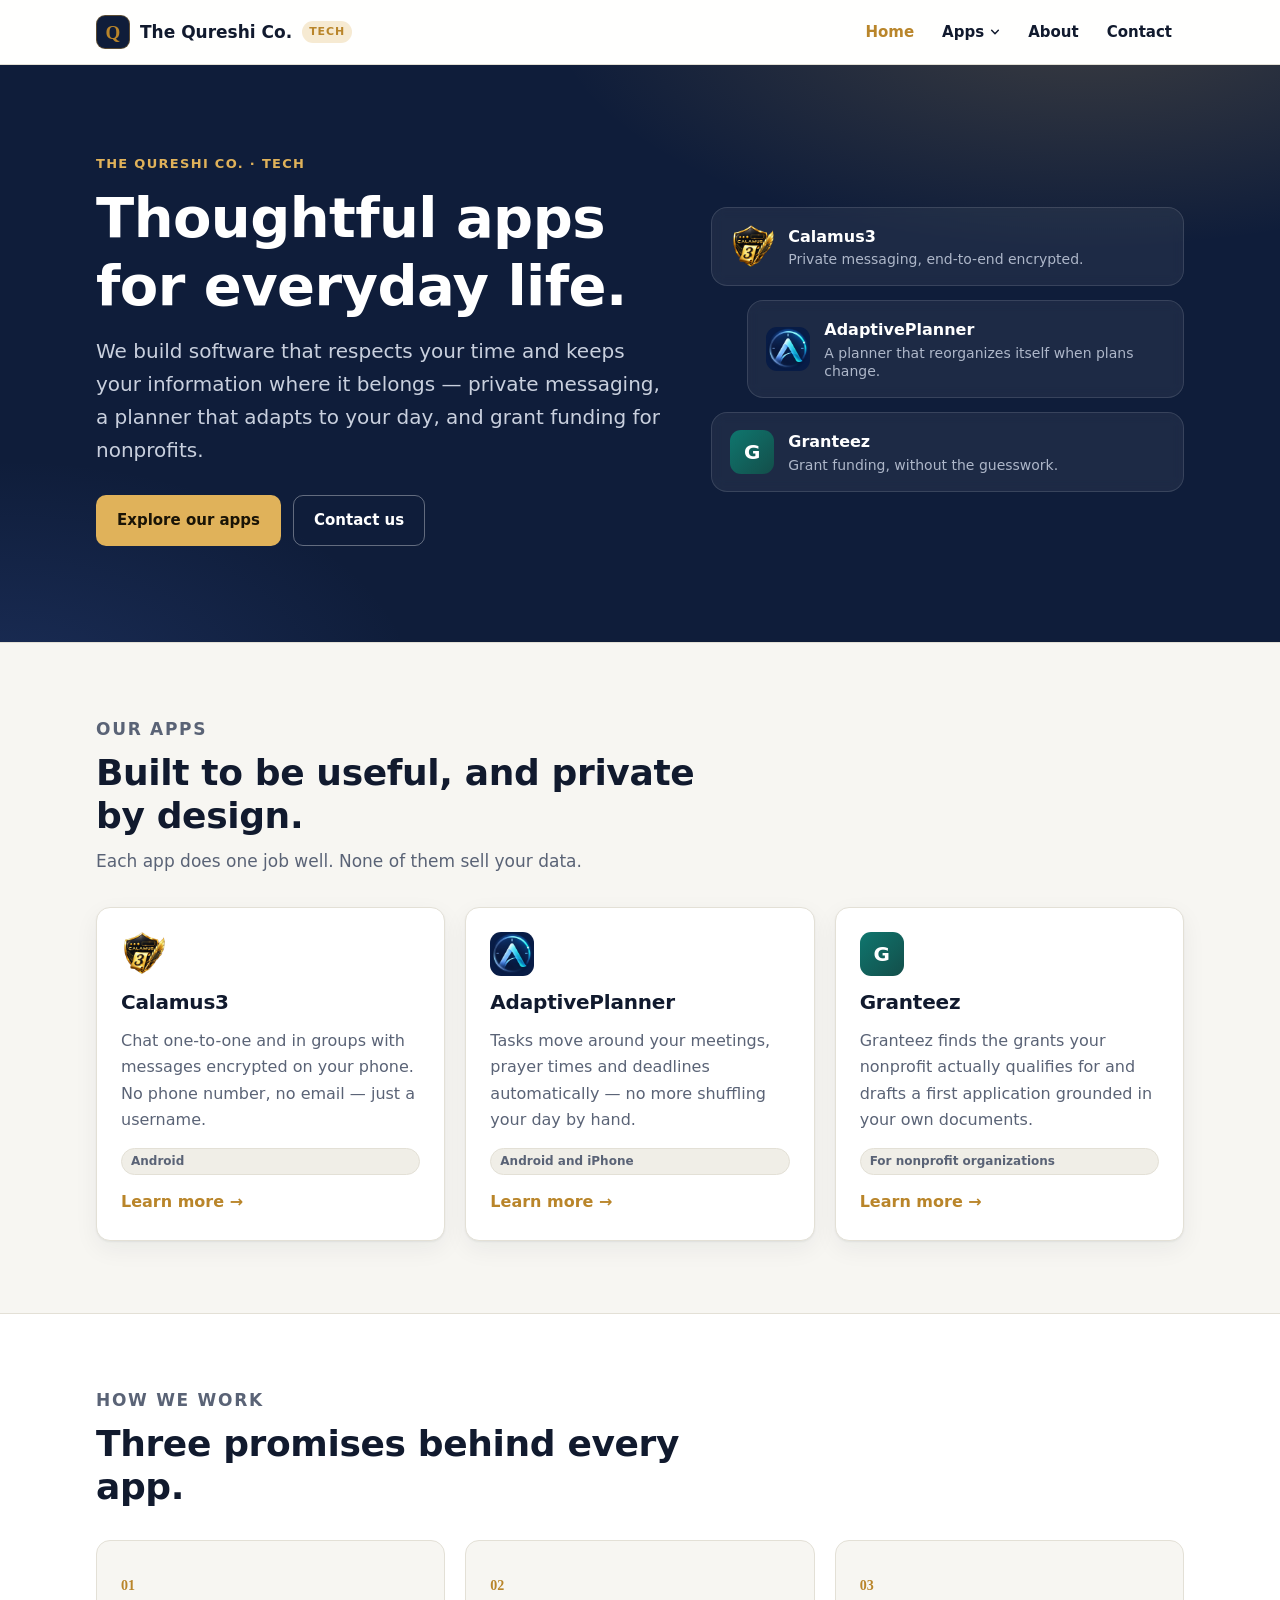
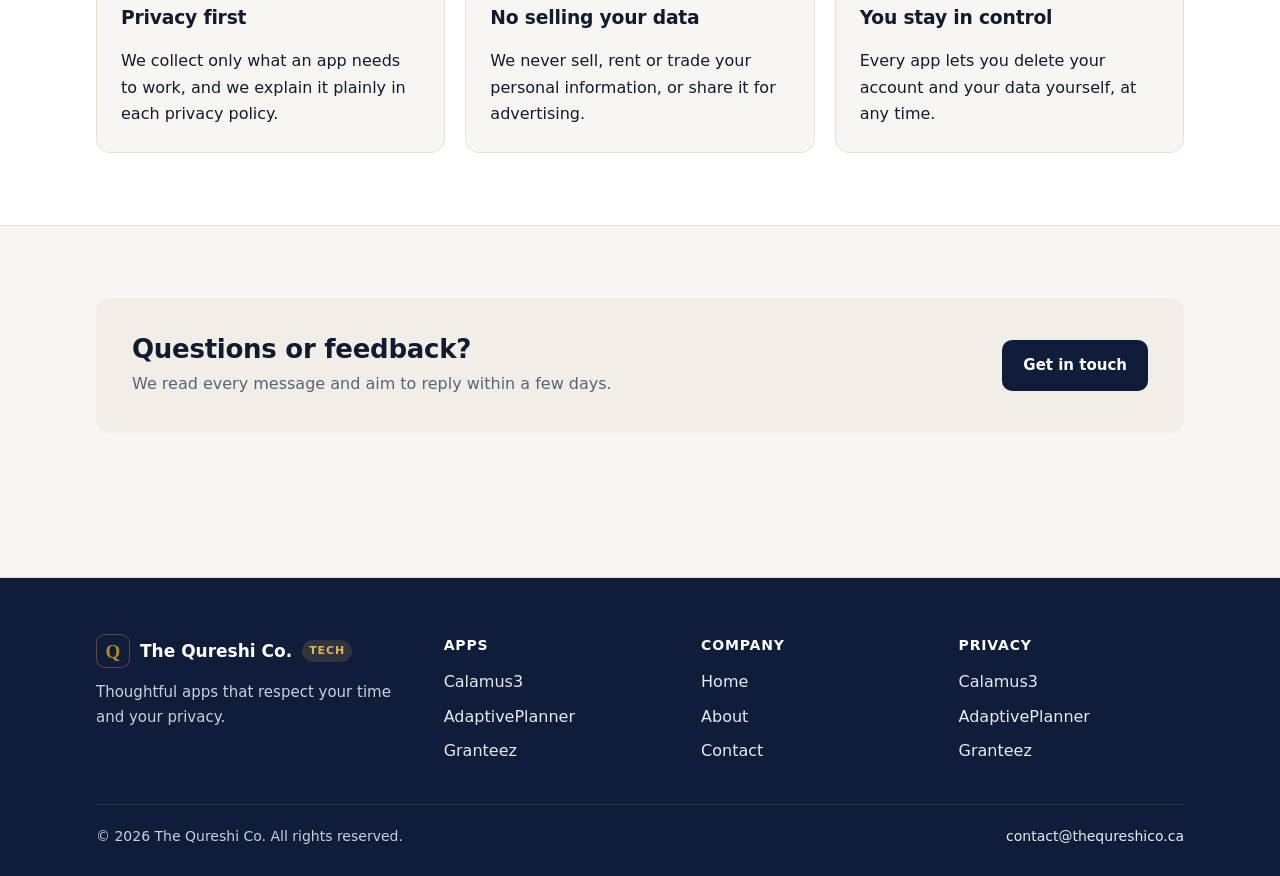
==== index.html @ 2b0ecf81 "tech.thequreshico.ca: home, about, contact and app pages Co-Authored-By: Claude Opus 5.5 <noreply@an" ====
<!doctype html>
<html lang="en">
<head>
<meta charset="utf-8">
<meta name="viewport" content="width=device-width, initial-scale=1">
<title>The Qureshi Co. Tech</title>
<meta name="description" content="The Qureshi Co. builds thoughtful apps — Calamus3, AdaptivePlanner and Granteez — that respect your time and your privacy.">
<link rel="canonical" href="https://tech.thequreshico.ca/">
<meta property="og:title" content="The Qureshi Co. Tech">
<meta property="og:description" content="The Qureshi Co. builds thoughtful apps — Calamus3, AdaptivePlanner and Granteez — that respect your time and your privacy.">
<meta property="og:url" content="https://tech.thequreshico.ca/">
<meta name="theme-color" content="#0f1d3a">
<link rel="icon" href="/assets/img/favicon.svg" type="image/svg+xml">
<link rel="stylesheet" href="/assets/site.css">
</head>
<body>
<a class="skip" href="#main">Skip to content</a>
<header class="site-header">
  <div class="wrap header-row">
    <a class="brand" href="/" aria-label="The Qureshi Co. Tech — home">
      <span class="brand-mark" aria-hidden="true">Q</span>
      <span class="brand-name">The Qureshi Co.</span><span class="brand-tag">Tech</span>
    </a>
    <button class="menu-toggle" aria-expanded="false" aria-controls="site-nav" aria-label="Menu"><svg viewBox="0 0 24 24" aria-hidden="true"><path d="M4 7h16M4 12h16M4 17h16" stroke="currentColor" stroke-width="2" stroke-linecap="round"/></svg></button>
    <nav id="site-nav" class="nav" aria-label="Main">
      <a href="/" aria-current="page">Home</a>
      <div class="drop">
        <button class="drop-btn" aria-expanded="false" aria-controls="apps-menu">Apps <svg class="chev" viewBox="0 0 12 12" aria-hidden="true"><path d="M2 4l4 4 4-4" fill="none" stroke="currentColor" stroke-width="1.8" stroke-linecap="round" stroke-linejoin="round"/></svg></button>
        <ul id="apps-menu" class="drop-menu"><li><a href="/calamus3/"><img class="app-icon " src="/assets/img/calamus3.png" alt="" width="96" height="96"><div><strong>Calamus3</strong><span>Private messaging, end-to-end encrypted.</span></div></a></li><li><a href="/adaptiveplanner/"><img class="app-icon " src="/assets/img/adaptiveplanner.png" alt="" width="96" height="96"><div><strong>AdaptivePlanner</strong><span>A planner that reorganizes itself when plans change.</span></div></a></li><li><a href="/granteez/"><span class="app-icon mono " aria-hidden="true">G</span><div><strong>Granteez</strong><span>Grant funding, without the guesswork.</span></div></a></li></ul>
      </div>
      <a href="/about/">About</a>
      <a href="/contact/">Contact</a>
    </nav>
  </div>
</header>
<main id="main">
<section class="hero">
  <div class="wrap hero-grid">
    <div>
    <p class="eyebrow">The Qureshi Co. · Tech</p>
    <h1>Thoughtful apps for everyday life.</h1>
    <p class="lead">We build software that respects your time and keeps your information where it belongs — private messaging, a planner that adapts to your day, and grant funding for nonprofits.</p>
    <div class="btn-row">
      <a class="btn btn-primary" href="#apps">Explore our apps</a>
      <a class="btn btn-ghost" href="/contact/">Contact us</a>
    </div>
    </div>
    <div class="hero-art" aria-hidden="true"><div class="hero-chip"><img class="app-icon " src="/assets/img/calamus3.png" alt="" width="96" height="96"><div><strong>Calamus3</strong><span>Private messaging, end-to-end encrypted.</span></div></div><div class="hero-chip"><img class="app-icon " src="/assets/img/adaptiveplanner.png" alt="" width="96" height="96"><div><strong>AdaptivePlanner</strong><span>A planner that reorganizes itself when plans change.</span></div></div><div class="hero-chip"><span class="app-icon mono " aria-hidden="true">G</span><div><strong>Granteez</strong><span>Grant funding, without the guesswork.</span></div></div></div>
  </div>
</section>

<section class="section" id="apps">
  <div class="wrap">
    <div class="section-head">
      <p class="eyebrow">Our apps</p>
      <h2>Built to be useful, and private by design.</h2>
      <p>Each app does one job well. None of them sell your data.</p>
    </div>
    <div class="grid"><a class="card app-card" href="/calamus3/">
      <img class="app-icon " src="/assets/img/calamus3.png" alt="" width="96" height="96">
      <div><h3>Calamus3</h3></div>
      <p>Chat one-to-one and in groups with messages encrypted on your phone. No phone number, no email — just a username.</p>
      <span class="pill">Android</span>
      <span class="more">Learn more →</span>
    </a><a class="card app-card" href="/adaptiveplanner/">
      <img class="app-icon " src="/assets/img/adaptiveplanner.png" alt="" width="96" height="96">
      <div><h3>AdaptivePlanner</h3></div>
      <p>Tasks move around your meetings, prayer times and deadlines automatically — no more shuffling your day by hand.</p>
      <span class="pill">Android and iPhone</span>
      <span class="more">Learn more →</span>
    </a><a class="card app-card" href="/granteez/">
      <span class="app-icon mono " aria-hidden="true">G</span>
      <div><h3>Granteez</h3></div>
      <p>Granteez finds the grants your nonprofit actually qualifies for and drafts a first application grounded in your own documents.</p>
      <span class="pill">For nonprofit organizations</span>
      <span class="more">Learn more →</span>
    </a></div>
  </div>
</section>

<section class="section alt">
  <div class="wrap">
    <div class="section-head">
      <p class="eyebrow">How we work</p>
      <h2>Three promises behind every app.</h2>
    </div>
    <div class="grid">
      <div class="card"><p class="value-num">01</p><h3>Privacy first</h3><p>We collect only what an app needs to work, and we explain it plainly in each privacy policy.</p></div>
      <div class="card"><p class="value-num">02</p><h3>No selling your data</h3><p>We never sell, rent or trade your personal information, or share it for advertising.</p></div>
      <div class="card"><p class="value-num">03</p><h3>You stay in control</h3><p>Every app lets you delete your account and your data yourself, at any time.</p></div>
    </div>
  </div>
</section>

<section class="section">
  <div class="wrap">
    <div class="cta-band">
      <div><h2>Questions or feedback?</h2><p>We read every message and aim to reply within a few days.</p></div>
      <a class="btn btn-primary" href="/contact/">Get in touch</a>
    </div>
  </div>
</section>
</main>
<footer class="site-footer">
  <div class="wrap">
    <div class="foot-grid">
      <div class="foot-brand">
        <a class="brand" href="/"><span class="brand-mark" aria-hidden="true">Q</span><span class="brand-name">The Qureshi Co.</span><span class="brand-tag">Tech</span></a>
        <p>Thoughtful apps that respect your time and your privacy.</p>
      </div>
      <div><h4>Apps</h4><ul><li><a href="/calamus3/">Calamus3</a></li><li><a href="/adaptiveplanner/">AdaptivePlanner</a></li><li><a href="/granteez/">Granteez</a></li></ul></div>
      <div><h4>Company</h4><ul><li><a href="/">Home</a></li><li><a href="/about/">About</a></li><li><a href="/contact/">Contact</a></li></ul></div>
      <div><h4>Privacy</h4><ul><li><a href="/calamus3/privacy/">Calamus3</a></li><li><a href="/adaptiveplanner/privacy/">AdaptivePlanner</a></li><li><a href="/granteez/#privacy">Granteez</a></li></ul></div>
    </div>
    <div class="foot-bottom"><span>© 2026 The Qureshi Co. All rights reserved.</span><a href="mailto:contact@thequreshico.ca">contact@thequreshico.ca</a></div>
  </div>
</footer>
<script src="/assets/site.js"></script>
</body>
</html>
---- assets/site.css ----
/* The Qureshi Co. — tech.thequreshico.ca
   One stylesheet for every page. Colours are tokens; dark mode redefines them. */

:root {
  --bg: #f7f6f2;
  --surface: #ffffff;
  --surface-2: #f0eee7;
  --ink: #111a2e;
  --muted: #5a6376;
  --line: #e3e0d6;
  --brand: #0f1d3a;
  --brand-ink: #ffffff;
  --accent: #b9852a;
  --accent-soft: #f6ead2;
  --link: #1d4ed8;
  --shadow: 0 1px 2px rgba(17, 26, 46, .06), 0 8px 24px rgba(17, 26, 46, .06);
  --radius: 14px;
  --max: 1120px;
  color-scheme: light;
}

@media (prefers-color-scheme: dark) {
  :root {
    --bg: #0c1220;
    --surface: #131b2d;
    --surface-2: #1a2338;
    --ink: #eef1f7;
    --muted: #a3acc0;
    --line: #263049;
    --brand: #0a1426;
    --accent: #e0b25a;
    --accent-soft: #2c2616;
    --link: #8fb0ff;
    --shadow: 0 1px 2px rgba(0, 0, 0, .3), 0 8px 24px rgba(0, 0, 0, .25);
    color-scheme: dark;
  }
}

*, *::before, *::after { box-sizing: border-box; }
html { -webkit-text-size-adjust: 100%; scroll-behavior: smooth; }
body {
  margin: 0;
  background: var(--bg);
  color: var(--ink);
  font: 16px/1.65 system-ui, -apple-system, "Segoe UI", Roboto, "Helvetica Neue", Arial, sans-serif;
  overflow-x: hidden;
}
img { max-width: 100%; height: auto; display: block; }
a { color: var(--link); }
h1, h2, h3 { line-height: 1.2; letter-spacing: -.01em; }
.wrap { max-width: var(--max); margin: 0 auto; padding: 0 16px; }
.skip { position: absolute; left: -999px; }
.skip:focus { left: 16px; top: 8px; z-index: 100; background: var(--surface); padding: 8px 12px; border-radius: 8px; }
:focus-visible { outline: 3px solid var(--accent); outline-offset: 2px; }

/* ---------- header & menu ---------- */
.site-header {
  position: sticky; top: 0; z-index: 50;
  background: color-mix(in srgb, var(--surface) 92%, transparent);
  backdrop-filter: saturate(1.4) blur(10px);
  border-bottom: 1px solid var(--line);
}
.header-row { display: flex; align-items: center; justify-content: space-between; height: 64px; gap: 16px; }
.brand { display: flex; align-items: center; gap: 10px; text-decoration: none; color: var(--ink); }
.brand-mark {
  width: 34px; height: 34px; border-radius: 9px; display: grid; place-items: center;
  background: var(--brand); color: var(--accent); font: 700 19px/1 Georgia, "Times New Roman", serif;
  border: 1px solid color-mix(in srgb, var(--accent) 45%, transparent);
}
.brand-name { font-weight: 700; font-size: 17px; }
.brand-tag {
  font-size: 11px; font-weight: 700; letter-spacing: .08em; text-transform: uppercase;
  color: var(--accent); background: var(--accent-soft); padding: 2px 7px; border-radius: 999px;
}

.nav { display: flex; align-items: center; gap: 4px; }
.nav > a, .nav .drop-btn {
  font: inherit; font-weight: 600; font-size: 15px; color: var(--ink); text-decoration: none;
  background: none; border: 0; padding: 8px 12px; border-radius: 8px; cursor: pointer;
  display: inline-flex; align-items: center; gap: 6px;
}
.nav > a:hover, .nav .drop-btn:hover { background: var(--surface-2); }
.nav > a[aria-current="page"], .nav .drop-btn.is-current { color: var(--accent); }
.chev { width: 10px; height: 10px; transition: transform .15s; }
.drop { position: relative; }
.drop-btn[aria-expanded="true"] .chev { transform: rotate(180deg); }
.drop-menu {
  position: absolute; top: calc(100% + 8px); left: 50%; transform: translateX(-50%);
  width: 330px; padding: 8px; margin: 0; list-style: none;
  background: var(--surface); border: 1px solid var(--line); border-radius: var(--radius); box-shadow: var(--shadow);
  display: none;
}
.drop-menu.open { display: block; }
.drop-menu a {
  display: flex; gap: 12px; align-items: center; padding: 10px; border-radius: 10px;
  text-decoration: none; color: var(--ink);
}
.drop-menu a:hover, .drop-menu a:focus-visible { background: var(--surface-2); }
.drop-menu strong { display: block; font-size: 15px; }
.drop-menu span { display: block; font-size: 13px; color: var(--muted); line-height: 1.35; }

.menu-toggle {
  display: none; background: none; border: 1px solid var(--line); border-radius: 10px;
  width: 42px; height: 42px; color: var(--ink); cursor: pointer;
}
.menu-toggle svg { width: 20px; height: 20px; margin: auto; display: block; }

@media (max-width: 760px) {
  .menu-toggle { display: block; }
  .nav {
    position: absolute; top: 64px; left: 0; right: 0;
    flex-direction: column; align-items: stretch; gap: 0;
    background: var(--surface); border-bottom: 1px solid var(--line); box-shadow: var(--shadow);
    padding: 8px 16px 16px; display: none;
  }
  .nav.open { display: flex; }
  .nav > a, .nav .drop-btn { width: 100%; justify-content: space-between; padding: 12px 8px; font-size: 16px; }
  .drop-menu { position: static; transform: none; width: auto; box-shadow: none; border: 0; padding: 0 0 8px 8px; }
}

/* ---------- app icons ---------- */
.app-icon { width: 44px; height: 44px; border-radius: 11px; flex: none; object-fit: cover; }
.app-icon.lg { width: 96px; height: 96px; border-radius: 22px; box-shadow: var(--shadow); }
.app-icon.mono {
  display: grid; place-items: center; color: #fff; font-weight: 800; font-size: 20px;
  background: linear-gradient(135deg, #0f766e, #134e4a);
}
.app-icon.lg.mono { font-size: 44px; }

/* ---------- hero ---------- */
.hero {
  background:
    radial-gradient(900px 400px at 85% -10%, rgba(224, 178, 90, .22), transparent 60%),
    radial-gradient(700px 400px at 0% 110%, rgba(80, 120, 220, .18), transparent 60%),
    var(--brand);
  color: var(--brand-ink);
  padding: 88px 0 96px;
  border-bottom: 1px solid var(--line);
}
.hero .eyebrow { color: #e0b25a; }
.hero h1 { font-size: clamp(34px, 6vw, 56px); margin: 10px 0 16px; max-width: 16ch; }
.hero p.lead { font-size: clamp(17px, 2.2vw, 20px); color: #c9d0de; max-width: 58ch; margin: 0 0 28px; }
.hero-grid { display: grid; grid-template-columns: 1.2fr 1fr; gap: 48px; align-items: center; }
.hero-art { display: grid; gap: 14px; }
.hero-chip {
  display: flex; gap: 14px; align-items: center; padding: 16px 18px; border-radius: 16px;
  background: rgba(255, 255, 255, .06); border: 1px solid rgba(255, 255, 255, .12);
  backdrop-filter: blur(6px);
}
.hero-chip:nth-child(2) { margin-left: 36px; }
.hero-chip strong { display: block; color: #fff; }
.hero-chip span { display: block; color: #aeb7c9; font-size: 14px; line-height: 1.35; }
@media (max-width: 860px) { .hero-grid { grid-template-columns: 1fr; } .hero-chip:nth-child(2) { margin-left: 0; } .hero { padding: 64px 0 72px; } }
.eyebrow { font-size: 13px; font-weight: 700; letter-spacing: .1em; text-transform: uppercase; color: var(--accent); margin: 0; }

.btn {
  display: inline-flex; align-items: center; justify-content: center; gap: 8px;
  padding: 12px 20px; border-radius: 10px; font-weight: 700; text-decoration: none; font-size: 15px;
  border: 1px solid transparent;
}
.btn-primary { background: #e0b25a; color: #1a1406; }
.btn-primary:hover { background: #ebc277; }
.btn-ghost { color: #fff; border-color: rgba(255, 255, 255, .35); }
.btn-ghost:hover { background: rgba(255, 255, 255, .08); }
.btn-row { display: flex; flex-wrap: wrap; gap: 12px; }

/* ---------- sections ---------- */
.section { padding: 72px 0; }
.section-head { max-width: 640px; margin-bottom: 32px; }
.section-head h2 { font-size: clamp(26px, 4vw, 36px); margin: 8px 0 10px; }
.section-head p { color: var(--muted); margin: 0; font-size: 17px; }
.alt { background: var(--surface); border-top: 1px solid var(--line); border-bottom: 1px solid var(--line); }

.grid { display: grid; gap: 20px; grid-template-columns: repeat(auto-fit, minmax(260px, 1fr)); }
.card {
  background: var(--surface); border: 1px solid var(--line); border-radius: var(--radius);
  padding: 24px; box-shadow: var(--shadow);
}
.alt .card { background: var(--bg); box-shadow: none; }
.app-card { display: flex; flex-direction: column; gap: 14px; text-decoration: none; color: var(--ink); transition: transform .15s, border-color .15s; }
.app-card:hover { transform: translateY(-2px); border-color: var(--accent); }
.app-card h3 { margin: 0; font-size: 20px; }
.app-card p { margin: 0; color: var(--muted); }
.app-card .more { margin-top: auto; font-weight: 700; color: var(--accent); }
.pill {
  display: inline-block; font-size: 12px; font-weight: 700; padding: 3px 9px; border-radius: 999px;
  background: var(--surface-2); color: var(--muted); border: 1px solid var(--line);
}
.card h3 { margin-top: 0; }
.card p:last-child { margin-bottom: 0; }
.value-num { font: 700 14px/1 Georgia, serif; color: var(--accent); }

.cta-band { background: var(--surface-2); border-radius: var(--radius); padding: 36px; display: flex; flex-wrap: wrap; gap: 20px; align-items: center; justify-content: space-between; }
.cta-band h2 { margin: 0 0 6px; font-size: 26px; }
.cta-band p { margin: 0; color: var(--muted); }
@media (prefers-color-scheme: light) { .cta-band .btn-primary { background: var(--brand); color: #fff; } }

/* ---------- page header (inner pages) ---------- */
.page-head { padding: 56px 0 40px; border-bottom: 1px solid var(--line); background: var(--surface); }
.page-head h1 { font-size: clamp(30px, 5vw, 44px); margin: 8px 0 10px; }
.page-head p { color: var(--muted); font-size: 18px; max-width: 60ch; margin: 0; }
.crumbs { font-size: 14px; color: var(--muted); }
.crumbs a { color: var(--muted); }

.prose { max-width: 760px; }
.prose h2 { font-size: 24px; margin: 36px 0 10px; }
.prose h3 { font-size: 19px; margin: 28px 0 8px; }
.prose li { margin-bottom: 6px; }

/* ---------- app page ---------- */
.app-hero { display: grid; grid-template-columns: auto 1fr; gap: 24px; align-items: center; }
.app-hero h1 { margin: 0 0 6px; }
.app-hero .tagline { font-size: 19px; color: var(--muted); margin: 0 0 8px; }
@media (max-width: 560px) { .app-hero { grid-template-columns: 1fr; } }

.stores { display: flex; flex-wrap: wrap; gap: 12px; margin-top: 28px; }
.store-btn {
  display: inline-flex; align-items: center; gap: 12px; min-width: 200px;
  padding: 10px 18px; border-radius: 12px; text-decoration: none;
  background: #000; color: #fff; border: 1px solid #000;
}
.store-btn svg { width: 26px; height: 26px; flex: none; }
.store-btn small { display: block; font-size: 11px; letter-spacing: .02em; opacity: .85; line-height: 1.2; }
.store-btn strong { display: block; font-size: 18px; line-height: 1.2; }
.store-btn.is-soon { background: var(--surface-2); color: var(--muted); border-color: var(--line); cursor: default; }
.store-note { font-size: 14px; color: var(--muted); margin: 14px 0 0; max-width: 60ch; }

.features { display: grid; gap: 16px; grid-template-columns: repeat(auto-fit, minmax(230px, 1fr)); margin: 40px 0 0; padding: 0; list-style: none; }
.features li { background: var(--surface); border: 1px solid var(--line); border-radius: var(--radius); padding: 18px 20px; }
.features strong { display: block; margin-bottom: 4px; }
.features span { color: var(--muted); font-size: 15px; }

/* the three drop-downs */
.accordion { display: grid; gap: 14px; margin-top: 8px; }
.panel { background: var(--surface); border: 1px solid var(--line); border-radius: var(--radius); box-shadow: var(--shadow); scroll-margin-top: 80px; }
.panel > summary {
  list-style: none; cursor: pointer; padding: 20px 24px; display: flex; align-items: center; gap: 14px;
  font-size: 19px; font-weight: 700;
}
.panel > summary::-webkit-details-marker { display: none; }
.panel > summary .ico {
  width: 36px; height: 36px; border-radius: 10px; display: grid; place-items: center;
  background: var(--accent-soft); color: var(--accent); flex: none;
}
.panel > summary .ico svg { width: 18px; height: 18px; }
.panel > summary .sub { display: block; font-size: 14px; font-weight: 400; color: var(--muted); }
.panel > summary .chev { margin-left: auto; width: 14px; height: 14px; }
.panel[open] > summary .chev { transform: rotate(180deg); }
.panel-body { padding: 0 24px 24px; border-top: 1px solid var(--line); }

.faq { border-bottom: 1px solid var(--line); }
.faq:last-child { border-bottom: 0; }
.faq > summary { cursor: pointer; padding: 16px 0; font-weight: 600; list-style: none; display: flex; gap: 12px; justify-content: space-between; }
.faq > summary::-webkit-details-marker { display: none; }
.faq > summary::after { content: "+"; color: var(--accent); font-weight: 700; font-size: 20px; line-height: 1; }
.faq[open] > summary::after { content: "–"; }
.faq > div { padding: 0 0 16px; color: var(--muted); }
.faq > div p { margin: 0 0 8px; }

.steps { counter-reset: step; list-style: none; padding: 8px 0 0; margin: 0; }
.steps li { counter-increment: step; position: relative; padding: 14px 0 14px 52px; border-bottom: 1px solid var(--line); }
.steps li:last-child { border-bottom: 0; }
.steps li::before {
  content: counter(step); position: absolute; left: 0; top: 14px;
  width: 34px; height: 34px; border-radius: 50%; display: grid; place-items: center;
  background: var(--brand); color: #e0b25a; font-weight: 700; font-size: 15px;
}
.steps strong { display: block; }
.steps span { color: var(--muted); }

.policy { padding-top: 8px; }
.policy h3 { font-size: 18px; margin: 26px 0 8px; }
.policy p, .policy li { color: var(--ink); }
.policy-date { color: var(--muted); font-size: 14px; }
.policy-link { display: inline-block; margin-top: 16px; font-weight: 600; }

/* ---------- contact ---------- */
.contact-card { display: flex; gap: 16px; align-items: flex-start; }
.contact-card .ico { width: 44px; height: 44px; border-radius: 12px; background: var(--accent-soft); color: var(--accent); display: grid; place-items: center; flex: none; }
.contact-card .ico svg { width: 22px; height: 22px; }
.big-mail { font-size: clamp(20px, 3vw, 26px); font-weight: 700; word-break: break-all; }

/* ---------- footer ---------- */
.site-footer { border-top: 1px solid var(--line); background: var(--brand); color: #c9d0de; padding: 56px 0 28px; margin-top: 72px; }
.site-footer a { color: #e6eaf2; text-decoration: none; }
.site-footer a:hover { text-decoration: underline; }
.foot-grid { display: grid; gap: 32px; grid-template-columns: 1.4fr repeat(3, 1fr); }
.foot-grid h4 { color: #fff; margin: 0 0 12px; font-size: 14px; letter-spacing: .06em; text-transform: uppercase; }
.foot-grid ul { list-style: none; margin: 0; padding: 0; display: grid; gap: 8px; }
.foot-brand p { margin: 12px 0 0; max-width: 34ch; font-size: 15px; }
.site-footer .brand { color: #fff; }
.site-footer .brand-tag { background: rgba(224, 178, 90, .15); color: #e0b25a; }
.foot-bottom { border-top: 1px solid rgba(255, 255, 255, .12); margin-top: 40px; padding-top: 20px; font-size: 14px; display: flex; flex-wrap: wrap; justify-content: space-between; gap: 8px; }
@media (max-width: 760px) { .foot-grid { grid-template-columns: 1fr 1fr; } .foot-brand { grid-column: 1 / -1; } }
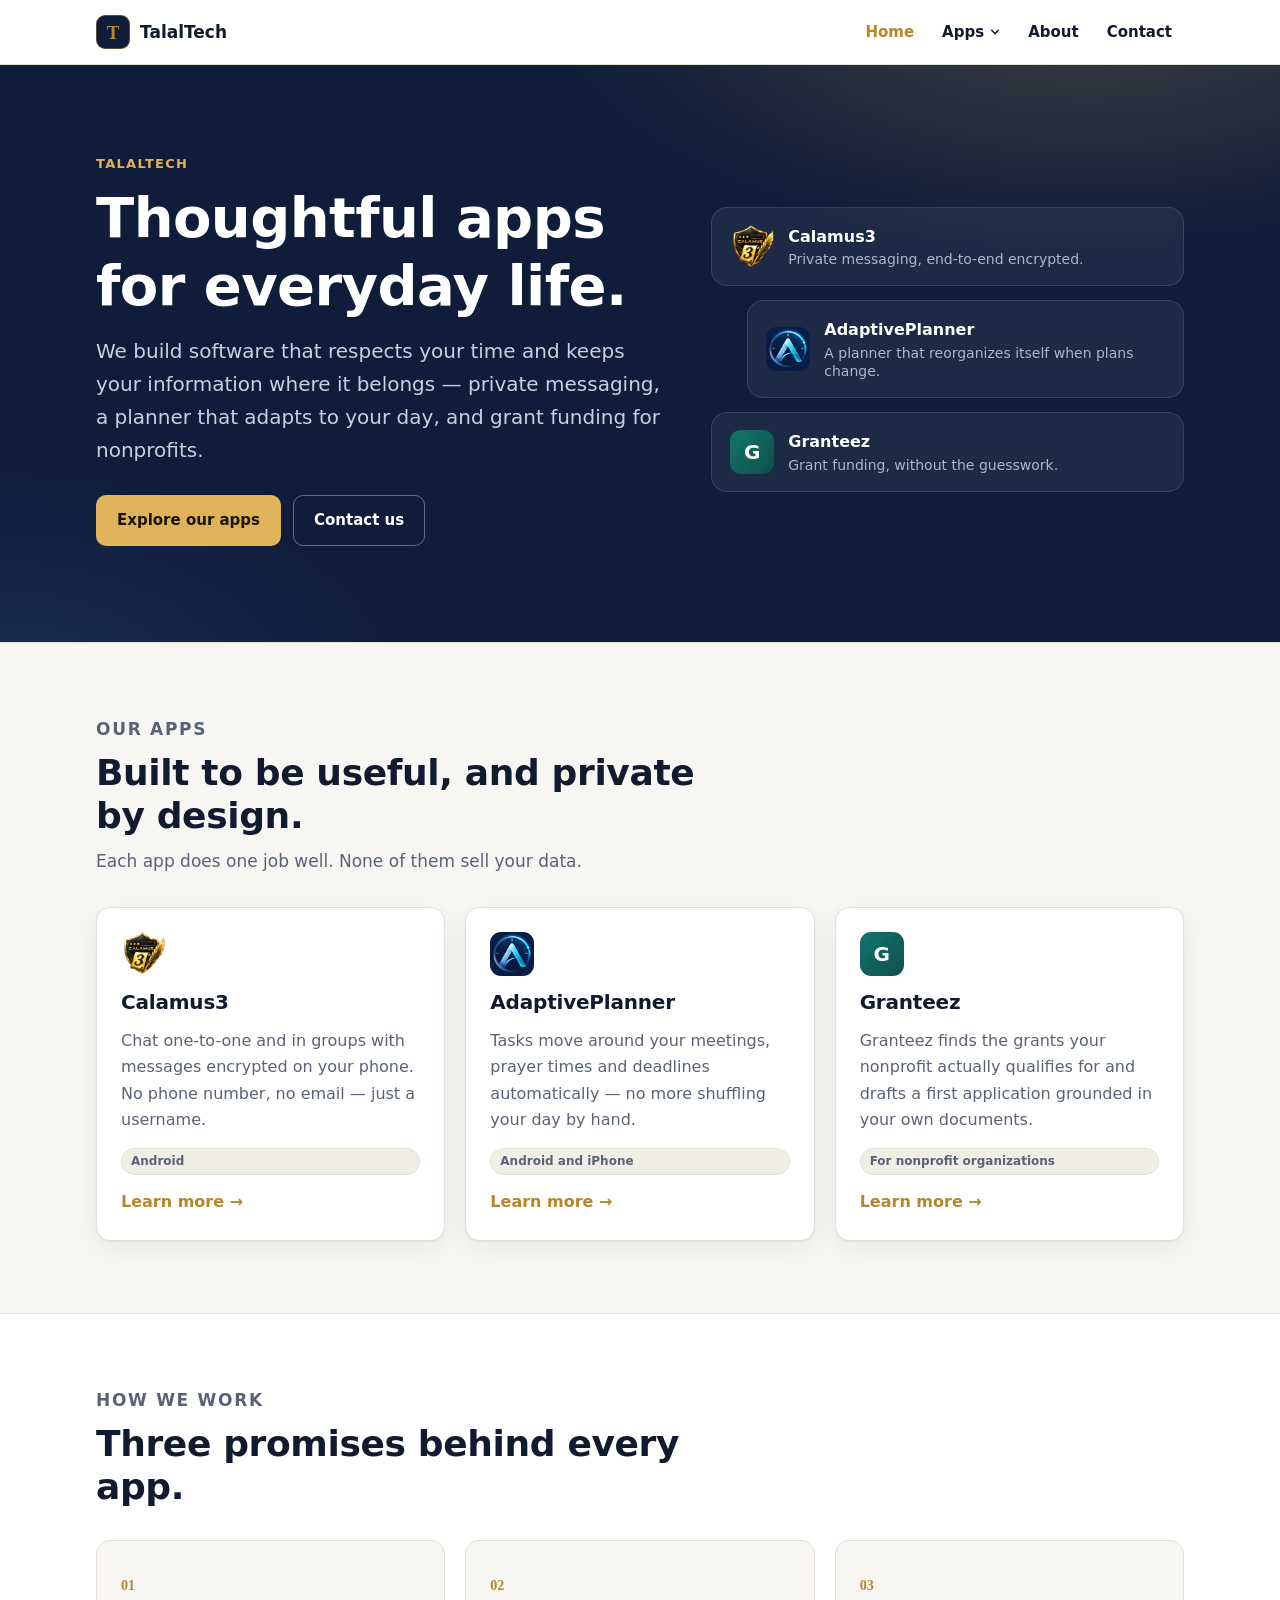
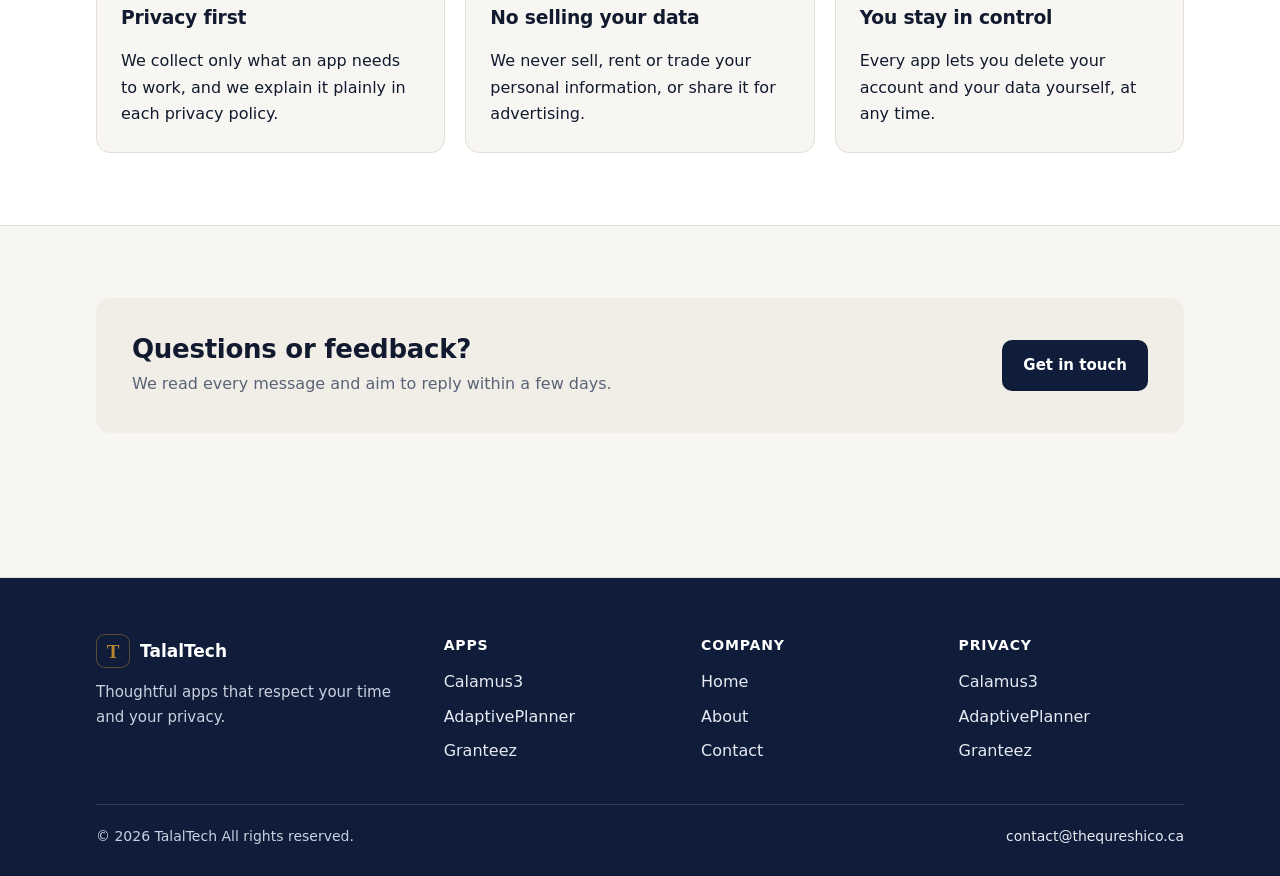
==== commit 063ed1fd: "Rebrand to TalalTech at talaltech.thequreshico.ca Co-Authored-By: Claude Opus 5.5 <noreply@anthropic" ====
--- a/index.html
+++ b/index.html
@@ -3,12 +3,12 @@
 <head>
 <meta charset="utf-8">
 <meta name="viewport" content="width=device-width, initial-scale=1">
-<title>The Qureshi Co. Tech</title>
-<meta name="description" content="The Qureshi Co. builds thoughtful apps — Calamus3, AdaptivePlanner and Granteez — that respect your time and your privacy.">
-<link rel="canonical" href="https://tech.thequreshico.ca/">
-<meta property="og:title" content="The Qureshi Co. Tech">
-<meta property="og:description" content="The Qureshi Co. builds thoughtful apps — Calamus3, AdaptivePlanner and Granteez — that respect your time and your privacy.">
-<meta property="og:url" content="https://tech.thequreshico.ca/">
+<title>TalalTech</title>
+<meta name="description" content="TalalTech builds thoughtful apps — Calamus3, AdaptivePlanner and Granteez — that respect your time and your privacy.">
+<link rel="canonical" href="https://talaltalaltech.thequreshico.ca/">
+<meta property="og:title" content="TalalTech">
+<meta property="og:description" content="TalalTech builds thoughtful apps — Calamus3, AdaptivePlanner and Granteez — that respect your time and your privacy.">
+<meta property="og:url" content="https://talaltalaltech.thequreshico.ca/">
 <meta name="theme-color" content="#0f1d3a">
 <link rel="icon" href="/assets/img/favicon.svg" type="image/svg+xml">
 <link rel="stylesheet" href="/assets/site.css">
@@ -17,9 +17,9 @@
 <a class="skip" href="#main">Skip to content</a>
 <header class="site-header">
   <div class="wrap header-row">
-    <a class="brand" href="/" aria-label="The Qureshi Co. Tech — home">
-      <span class="brand-mark" aria-hidden="true">Q</span>
-      <span class="brand-name">The Qureshi Co.</span><span class="brand-tag">Tech</span>
+    <a class="brand" href="/" aria-label="TalalTech — home">
+      <span class="brand-mark" aria-hidden="true">T</span>
+      <span class="brand-name">TalalTech</span>
     </a>
     <button class="menu-toggle" aria-expanded="false" aria-controls="site-nav" aria-label="Menu"><svg viewBox="0 0 24 24" aria-hidden="true"><path d="M4 7h16M4 12h16M4 17h16" stroke="currentColor" stroke-width="2" stroke-linecap="round"/></svg></button>
     <nav id="site-nav" class="nav" aria-label="Main">
@@ -37,7 +37,7 @@
 <section class="hero">
   <div class="wrap hero-grid">
     <div>
-    <p class="eyebrow">The Qureshi Co. · Tech</p>
+    <p class="eyebrow">TalalTech</p>
     <h1>Thoughtful apps for everyday life.</h1>
     <p class="lead">We build software that respects your time and keeps your information where it belongs — private messaging, a planner that adapts to your day, and grant funding for nonprofits.</p>
     <div class="btn-row">
@@ -105,14 +105,14 @@
   <div class="wrap">
     <div class="foot-grid">
       <div class="foot-brand">
-        <a class="brand" href="/"><span class="brand-mark" aria-hidden="true">Q</span><span class="brand-name">The Qureshi Co.</span><span class="brand-tag">Tech</span></a>
+        <a class="brand" href="/"><span class="brand-mark" aria-hidden="true">T</span><span class="brand-name">TalalTech</span></a>
         <p>Thoughtful apps that respect your time and your privacy.</p>
       </div>
       <div><h4>Apps</h4><ul><li><a href="/calamus3/">Calamus3</a></li><li><a href="/adaptiveplanner/">AdaptivePlanner</a></li><li><a href="/granteez/">Granteez</a></li></ul></div>
       <div><h4>Company</h4><ul><li><a href="/">Home</a></li><li><a href="/about/">About</a></li><li><a href="/contact/">Contact</a></li></ul></div>
       <div><h4>Privacy</h4><ul><li><a href="/calamus3/privacy/">Calamus3</a></li><li><a href="/adaptiveplanner/privacy/">AdaptivePlanner</a></li><li><a href="/granteez/#privacy">Granteez</a></li></ul></div>
     </div>
-    <div class="foot-bottom"><span>© 2026 The Qureshi Co. All rights reserved.</span><a href="mailto:contact@thequreshico.ca">contact@thequreshico.ca</a></div>
+    <div class="foot-bottom"><span>© 2026 TalalTech All rights reserved.</span><a href="mailto:contact@thequreshico.ca">contact@thequreshico.ca</a></div>
   </div>
 </footer>
 <script src="/assets/site.js"></script>
--- a/assets/site.css
+++ b/assets/site.css
@@ -1,4 +1,4 @@
-/* The Qureshi Co. — tech.thequreshico.ca
+/* TalalTech — talaltech.thequreshico.ca
    One stylesheet for every page. Colours are tokens; dark mode redefines them. */
 
 :root {
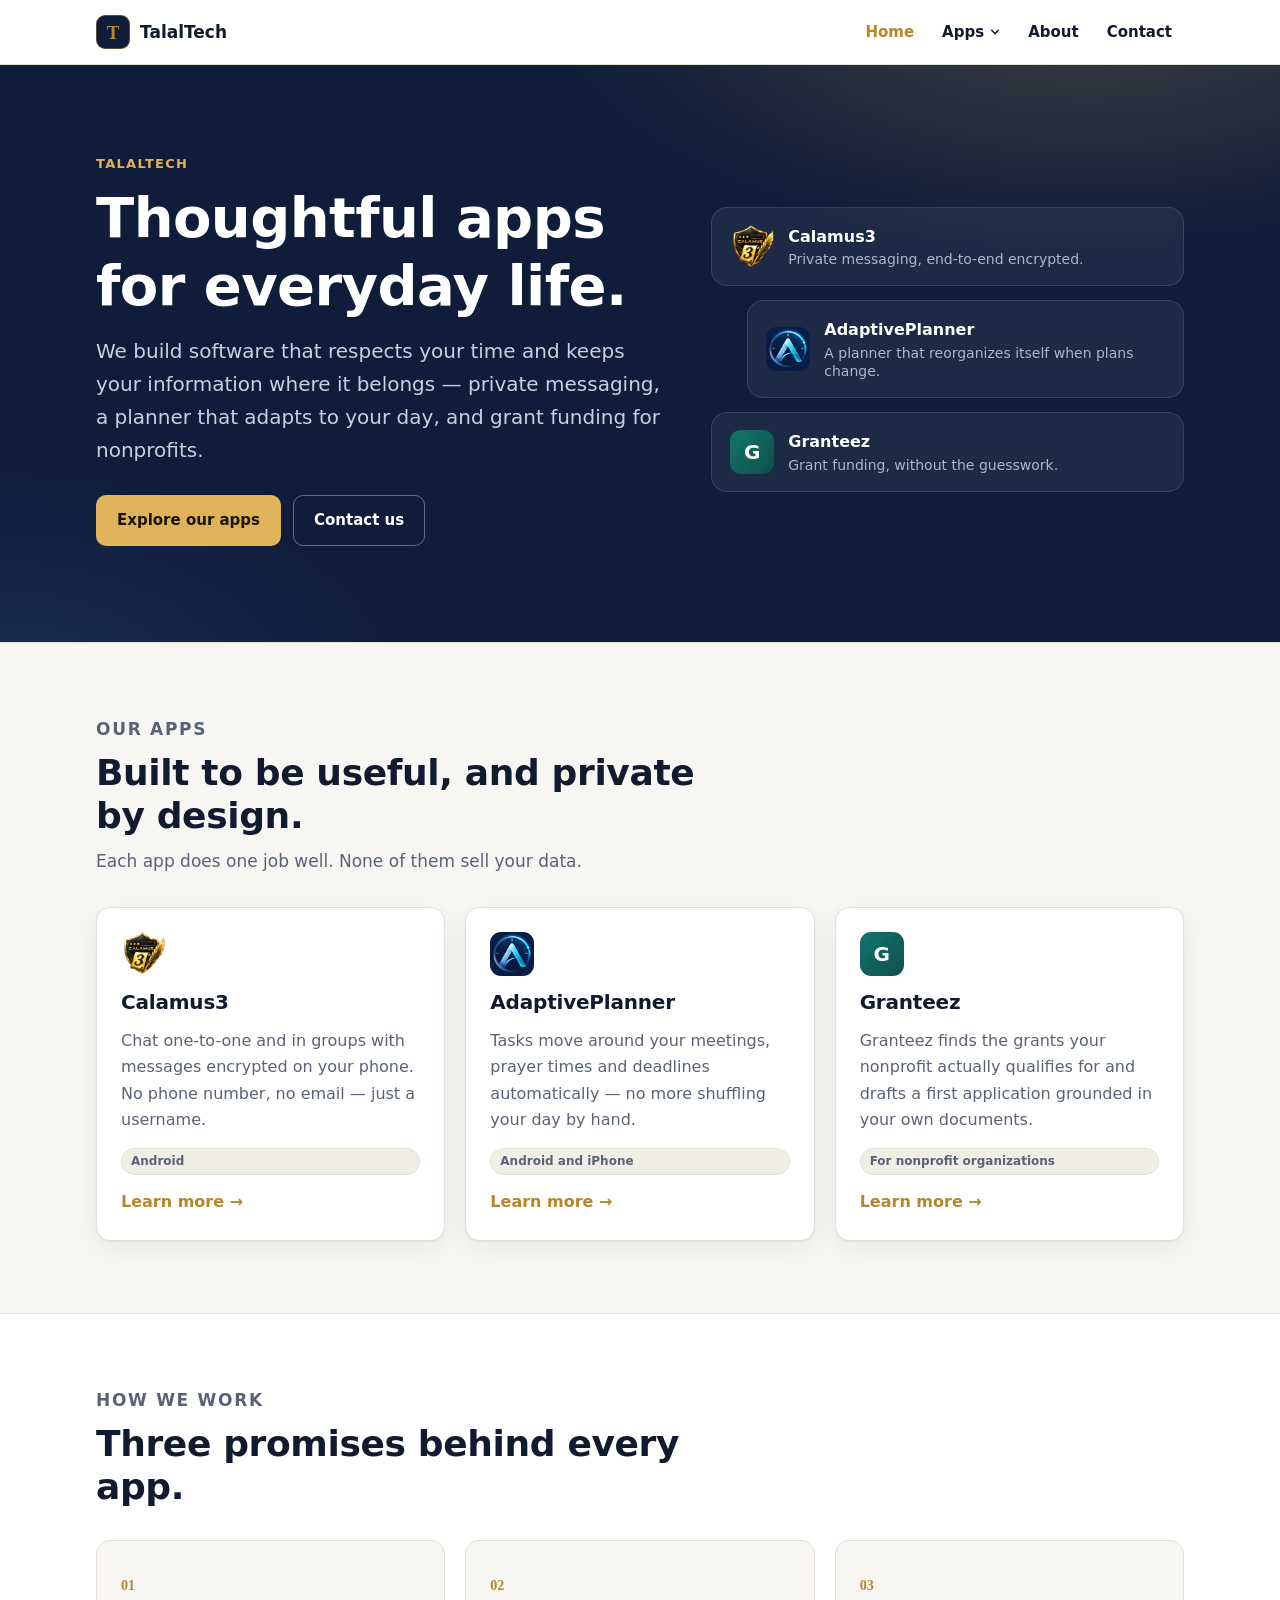
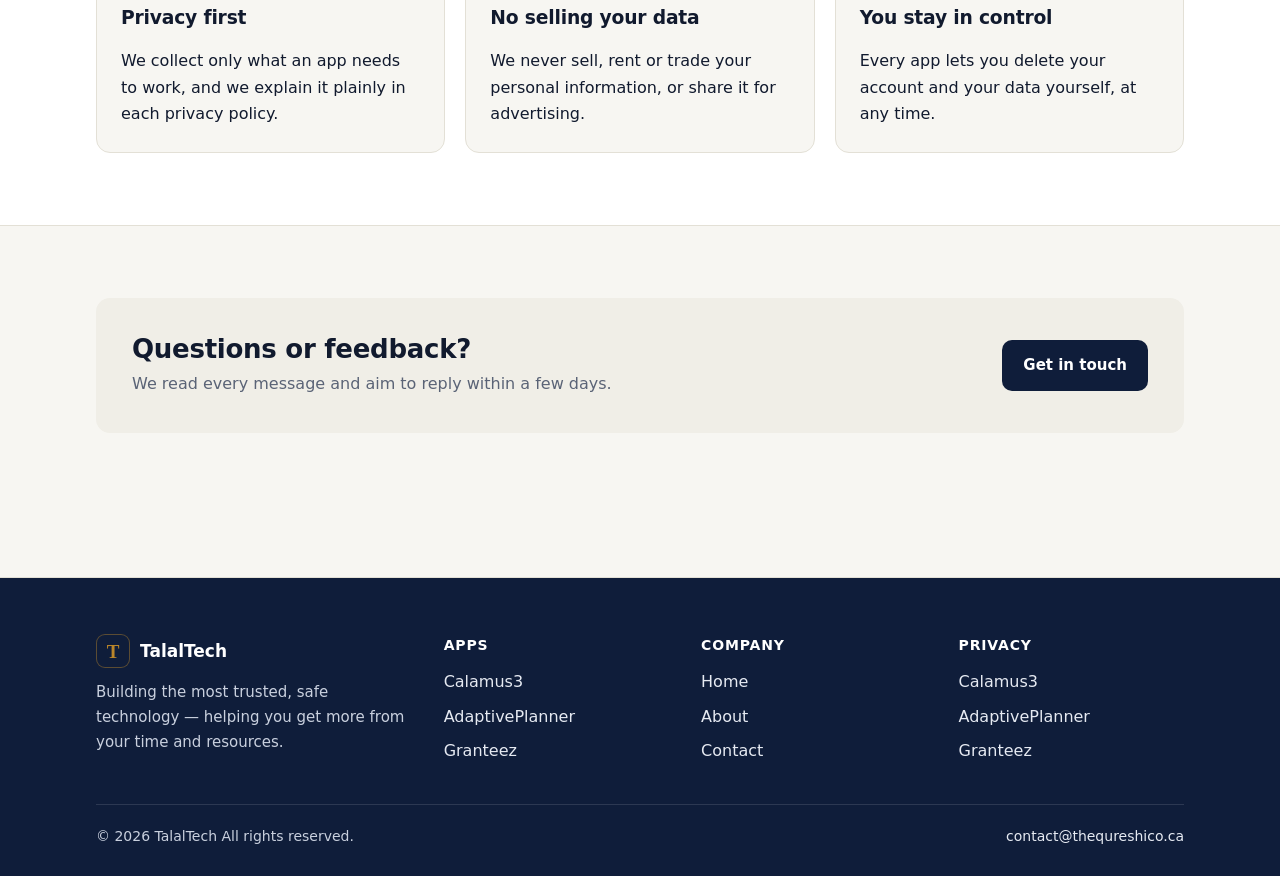
==== commit 91ac3d9b: "About: TalalTech as a growing startup, with its vision Co-Authored-By: Claude Opus 5.5 <noreply@anth" ====
--- a/index.html
+++ b/index.html
@@ -106,7 +106,7 @@
     <div class="foot-grid">
       <div class="foot-brand">
         <a class="brand" href="/"><span class="brand-mark" aria-hidden="true">T</span><span class="brand-name">TalalTech</span></a>
-        <p>Thoughtful apps that respect your time and your privacy.</p>
+        <p>Building the most trusted, safe technology — helping you get more from your time and resources.</p>
       </div>
       <div><h4>Apps</h4><ul><li><a href="/calamus3/">Calamus3</a></li><li><a href="/adaptiveplanner/">AdaptivePlanner</a></li><li><a href="/granteez/">Granteez</a></li></ul></div>
       <div><h4>Company</h4><ul><li><a href="/">Home</a></li><li><a href="/about/">About</a></li><li><a href="/contact/">Contact</a></li></ul></div>
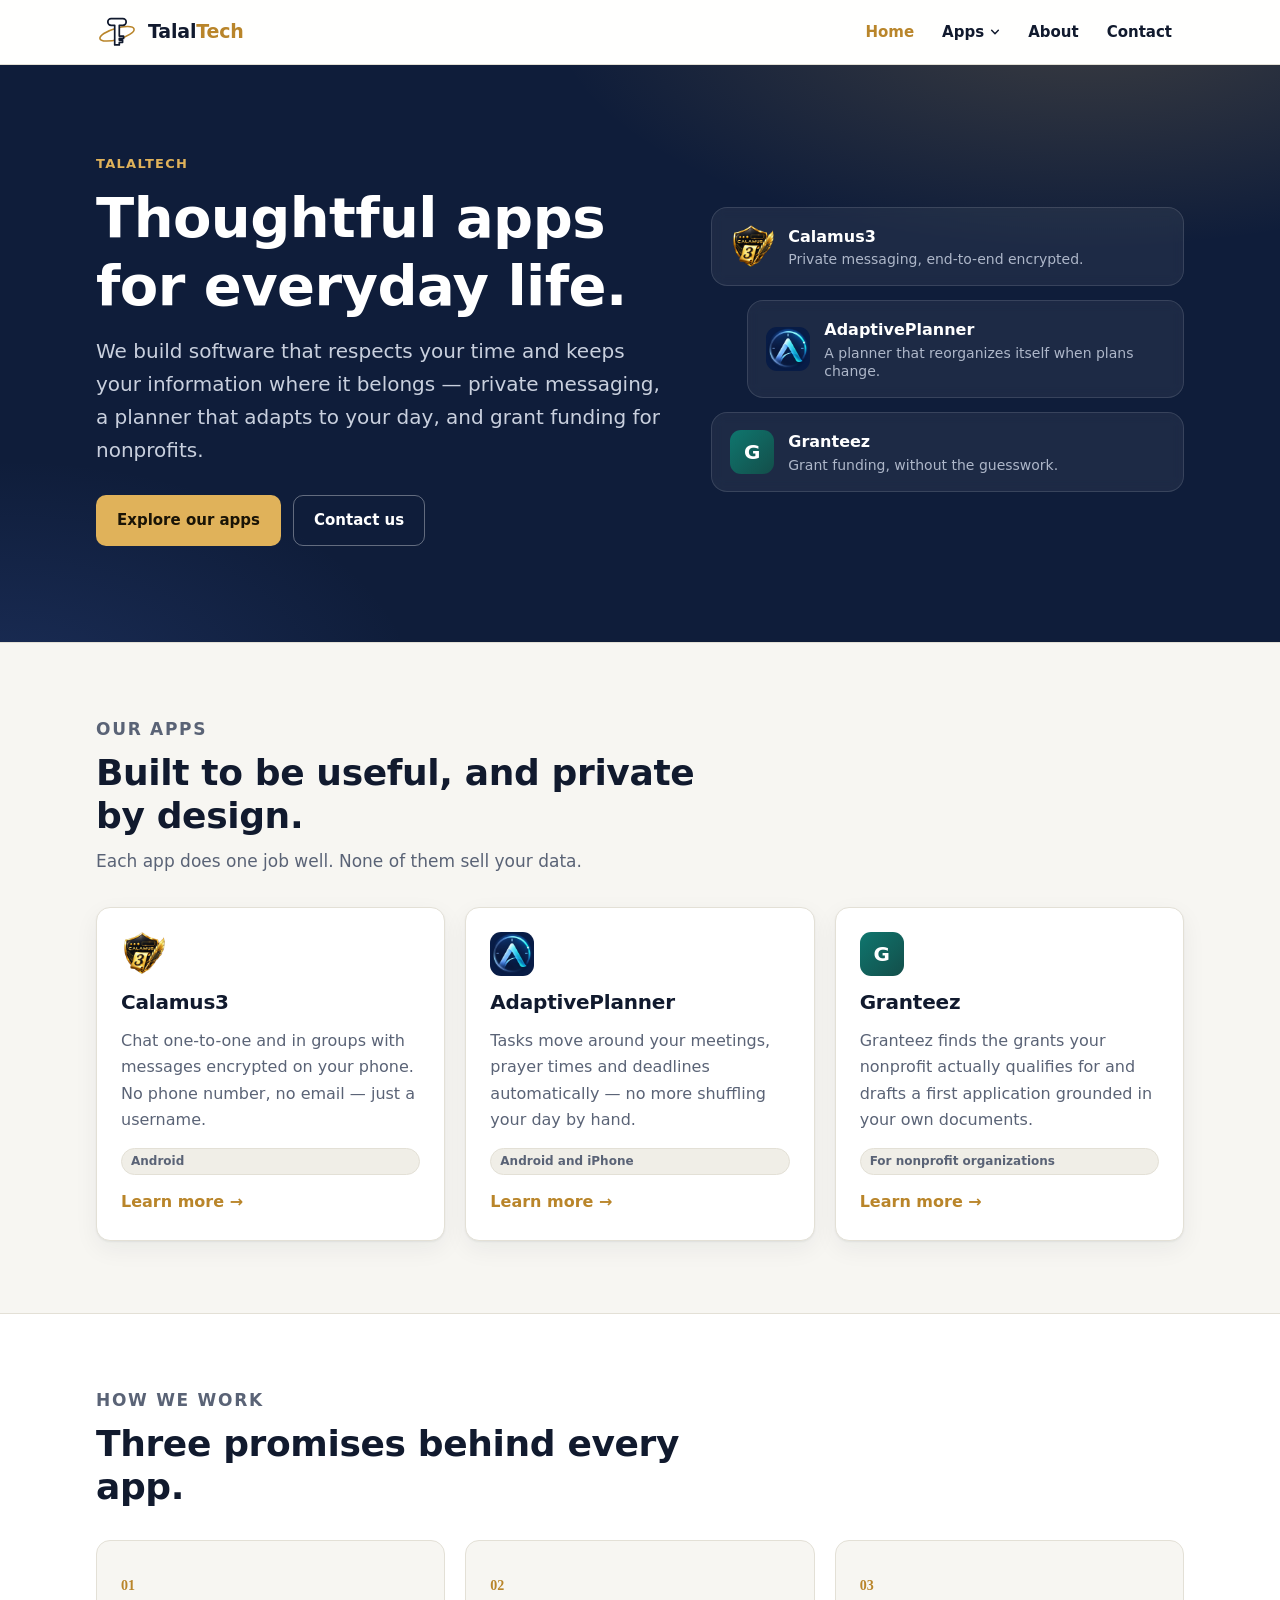
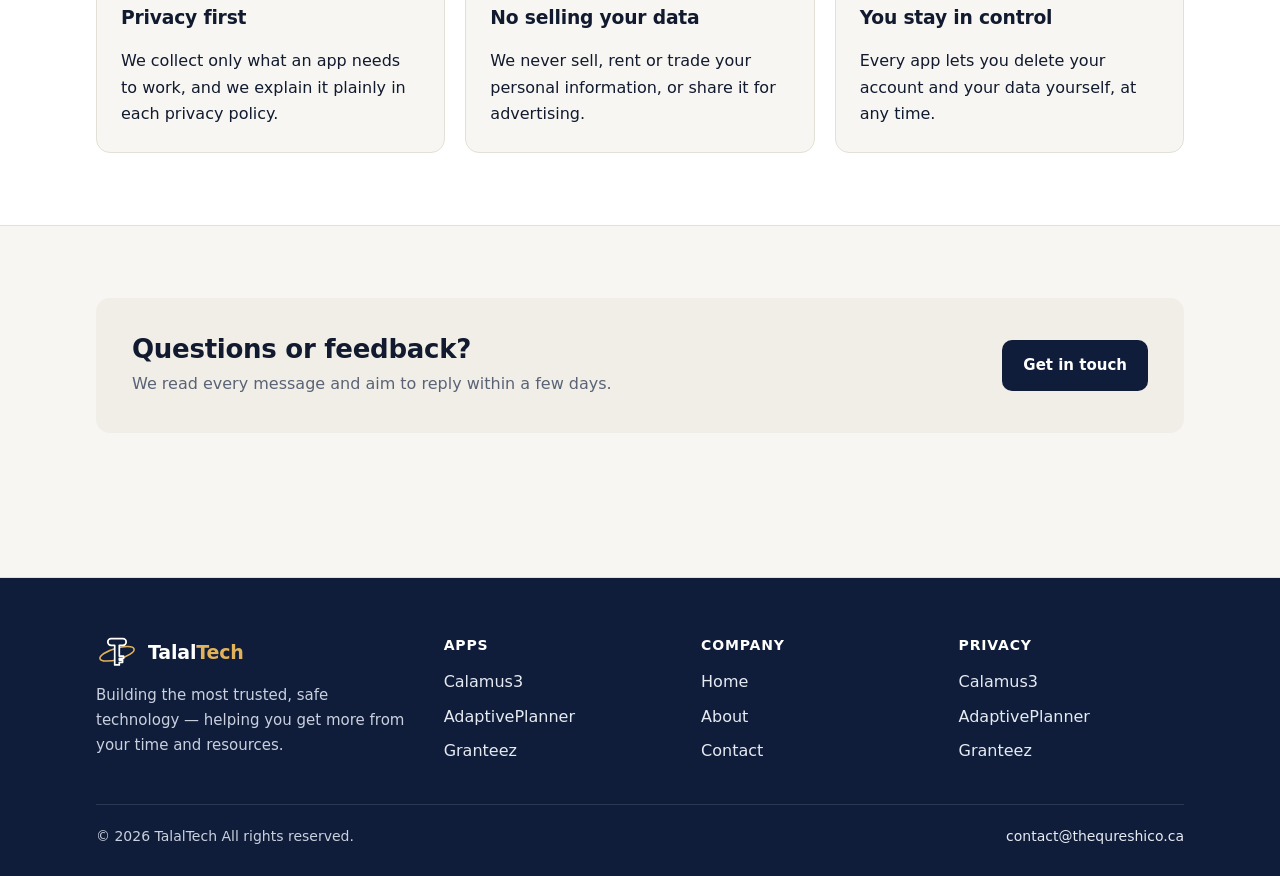
==== commit 0c3c2b24: "Brand: line key with orbit logo, icons and lockups Co-Authored-By: Claude Opus 5.5 <noreply@anthropi" ====
--- a/index.html
+++ b/index.html
@@ -11,6 +11,8 @@
 <meta property="og:url" content="https://talaltalaltech.thequreshico.ca/">
 <meta name="theme-color" content="#0f1d3a">
 <link rel="icon" href="/assets/img/favicon.svg" type="image/svg+xml">
+<link rel="apple-touch-icon" href="/assets/img/apple-touch-icon.png">
+<meta property="og:image" content="https://talaltalaltech.thequreshico.ca/assets/brand/icon-1024.png">
 <link rel="stylesheet" href="/assets/site.css">
 </head>
 <body>
@@ -18,8 +20,8 @@
 <header class="site-header">
   <div class="wrap header-row">
     <a class="brand" href="/" aria-label="TalalTech — home">
-      <span class="brand-mark" aria-hidden="true">T</span>
-      <span class="brand-name">TalalTech</span>
+      <svg class="brand-svg" viewBox="0 0 64 56" aria-hidden="true"><ellipse class="km-ring" cx="32" cy="30" rx="27" ry="8.5" fill="none" stroke-width="2.4" transform="rotate(-16 32 30)"/><path class="km-key" d="M28.5 17H23a5 5 0 0 1 0-10h18a5 5 0 0 1 0 10h-5.5v16.5H42V37h-6.5v2.5h5V43h-5v4h-7z" stroke-width="2.6" stroke-linejoin="round"/></svg>
+      <span class="brand-name">Talal<span class="brand-accent">Tech</span></span>
     </a>
     <button class="menu-toggle" aria-expanded="false" aria-controls="site-nav" aria-label="Menu"><svg viewBox="0 0 24 24" aria-hidden="true"><path d="M4 7h16M4 12h16M4 17h16" stroke="currentColor" stroke-width="2" stroke-linecap="round"/></svg></button>
     <nav id="site-nav" class="nav" aria-label="Main">
@@ -105,7 +107,7 @@
   <div class="wrap">
     <div class="foot-grid">
       <div class="foot-brand">
-        <a class="brand" href="/"><span class="brand-mark" aria-hidden="true">T</span><span class="brand-name">TalalTech</span></a>
+        <a class="brand" href="/"><svg class="brand-svg" viewBox="0 0 64 56" aria-hidden="true"><ellipse class="km-ring" cx="32" cy="30" rx="27" ry="8.5" fill="none" stroke-width="2.4" transform="rotate(-16 32 30)"/><path class="km-key" d="M28.5 17H23a5 5 0 0 1 0-10h18a5 5 0 0 1 0 10h-5.5v16.5H42V37h-6.5v2.5h5V43h-5v4h-7z" stroke-width="2.6" stroke-linejoin="round"/></svg><span class="brand-name">Talal<span class="brand-accent">Tech</span></span></a>
         <p>Building the most trusted, safe technology — helping you get more from your time and resources.</p>
       </div>
       <div><h4>Apps</h4><ul><li><a href="/calamus3/">Calamus3</a></li><li><a href="/adaptiveplanner/">AdaptivePlanner</a></li><li><a href="/granteez/">Granteez</a></li></ul></div>
--- a/assets/site.css
+++ b/assets/site.css
@@ -67,7 +67,14 @@
   background: var(--brand); color: var(--accent); font: 700 19px/1 Georgia, "Times New Roman", serif;
   border: 1px solid color-mix(in srgb, var(--accent) 45%, transparent);
 }
-.brand-name { font-weight: 700; font-size: 17px; }
+.brand-name { font-weight: 800; font-size: 19px; letter-spacing: -.01em; }
+.brand-accent { color: var(--accent); }
+.brand-svg { width: 42px; height: 37px; flex: none; }
+.km-ring { stroke: var(--accent); }
+.km-key { fill: var(--surface); stroke: var(--ink); }
+.site-footer .km-key { fill: var(--brand); stroke: #fff; }
+.site-footer .km-ring { stroke: #e0b25a; }
+.site-footer .brand-accent { color: #e0b25a; }
 .brand-tag {
   font-size: 11px; font-weight: 700; letter-spacing: .08em; text-transform: uppercase;
   color: var(--accent); background: var(--accent-soft); padding: 2px 7px; border-radius: 999px;
